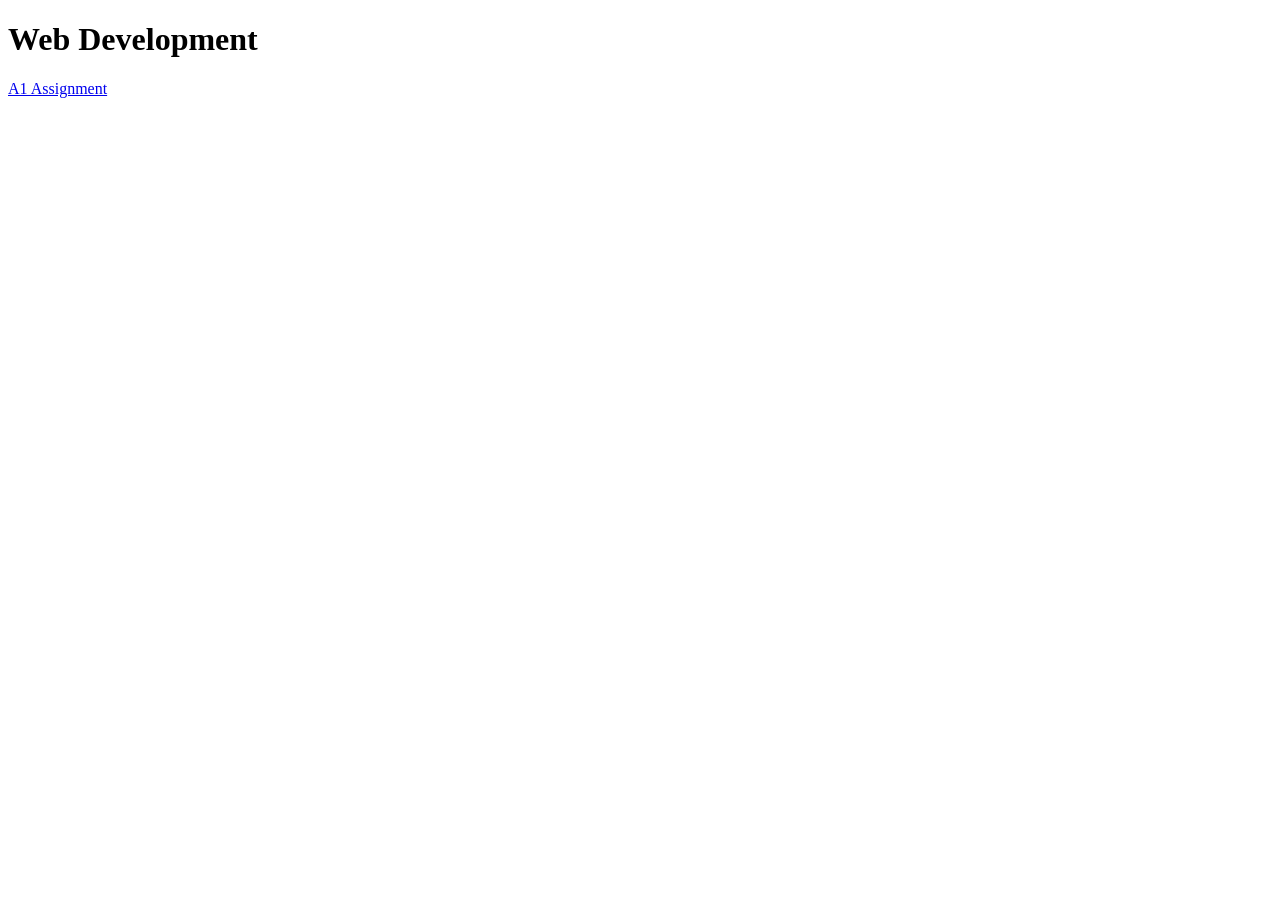
==== index.html @ c47e1ef1 "Add initial index.html for web development assignments" ====
<!DOCTYPE html>
<html lang="en">
<head>
    <meta charset="UTF-8">
    <title>Web Development Assignments</title>
</head>
<body>
    <h1>Web Development</h1>
    <p><a href="a1/">A1 Assignment</a></p>
</body>
</html>
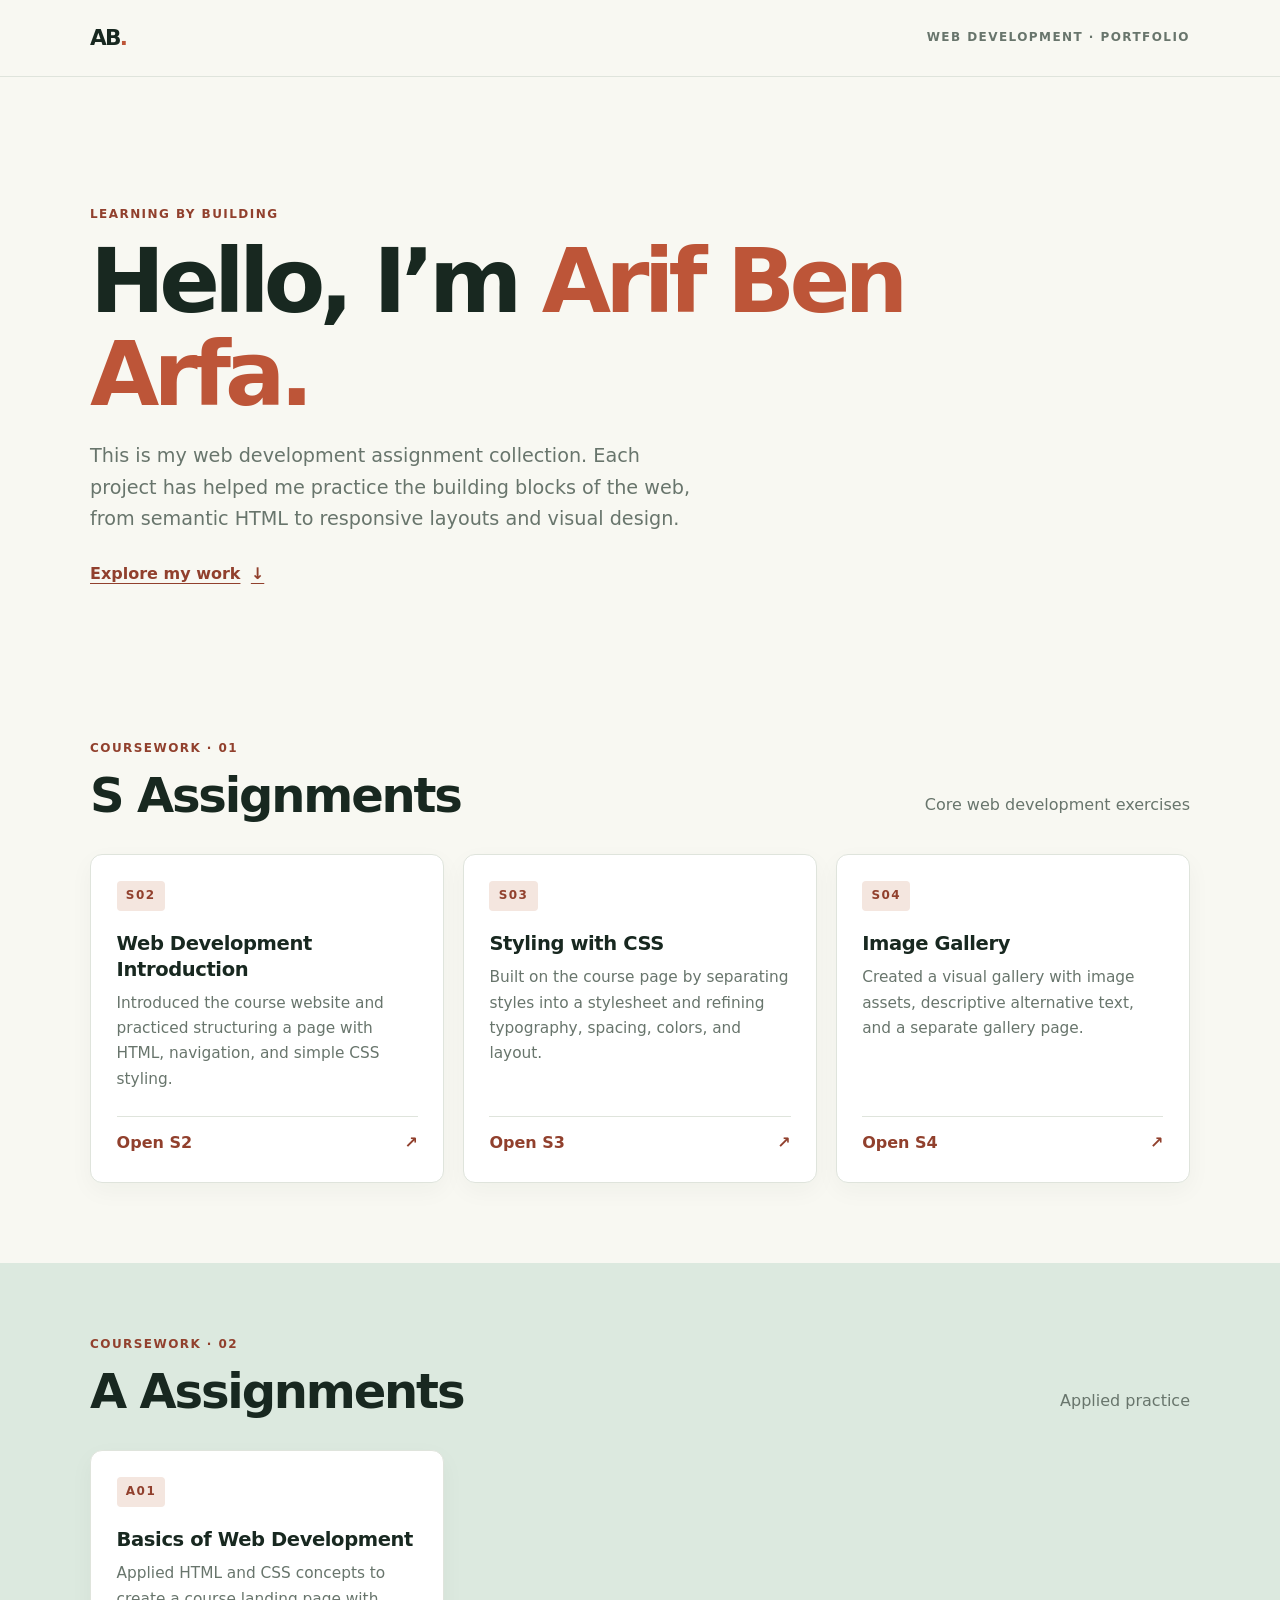
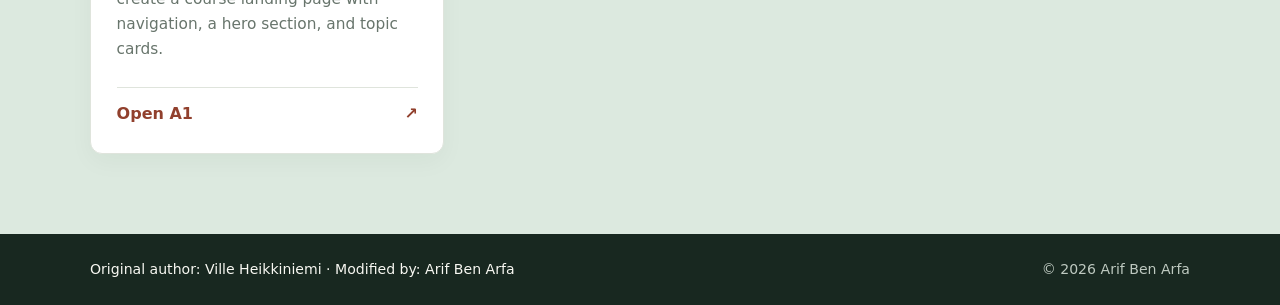
==== commit fb6c7013: "Add assignment home page" ====
--- a/index.html
+++ b/index.html
@@ -1,11 +1,83 @@
-<!DOCTYPE html>
+<!doctype html>
 <html lang="en">
 <head>
-    <meta charset="UTF-8">
-    <title>Web Development Assignments</title>
+  <meta charset="utf-8">
+  <meta name="viewport" content="width=device-width, initial-scale=1">
+  <meta name="author" content="Arif Ben Arfa">
+  <meta name="description" content="A collection of Arif Ben Arfa's web development assignments.">
+  <link rel="icon" href="favicon.ico" sizes="any">
+  <link rel="stylesheet" href="style.css">
+  <title>Arif Ben Arfa | Web Development</title>
 </head>
 <body>
-    <h1>Web Development</h1>
-    <p><a href="a1/">A1 Assignment</a></p>
+  <header class="site-header">
+    <div class="container header-inner">
+      <a class="wordmark" href="index.html" aria-label="Arif Ben Arfa home">AB<span>.</span></a>
+      <span class="course-label">WEB DEVELOPMENT · PORTFOLIO</span>
+    </div>
+  </header>
+
+  <main>
+    <section class="intro container" aria-labelledby="page-title">
+      <p class="eyebrow">Learning by building</p>
+      <h1 id="page-title">Hello, I’m <span>Arif Ben Arfa.</span></h1>
+      <p class="intro-copy">This is my web development assignment collection. Each project has helped me practice the building blocks of the web, from semantic HTML to responsive layouts and visual design.</p>
+      <a class="jump-link" href="#s-assignments">Explore my work <span aria-hidden="true">↓</span></a>
+    </section>
+
+    <section class="assignment-section" id="s-assignments" aria-labelledby="s-heading">
+      <div class="container">
+        <div class="section-heading">
+          <div><p class="eyebrow">Coursework · 01</p><h2 id="s-heading">S Assignments</h2></div>
+          <p class="section-note">Core web development exercises</p>
+        </div>
+        <div class="card-grid">
+          <article class="assignment-card">
+            <span class="card-number">S02</span>
+            <h3>Web Development Introduction</h3>
+            <p>Introduced the course website and practiced structuring a page with HTML, navigation, and simple CSS styling.</p>
+            <a class="card-link" href="s2/web/index.html">Open S2 <span aria-hidden="true">↗</span></a>
+          </article>
+          <article class="assignment-card">
+            <span class="card-number">S03</span>
+            <h3>Styling with CSS</h3>
+            <p>Built on the course page by separating styles into a stylesheet and refining typography, spacing, colors, and layout.</p>
+            <a class="card-link" href="s3/index.html">Open S3 <span aria-hidden="true">↗</span></a>
+          </article>
+          <article class="assignment-card">
+            <span class="card-number">S04</span>
+            <h3>Image Gallery</h3>
+            <p>Created a visual gallery with image assets, descriptive alternative text, and a separate gallery page.</p>
+            <a class="card-link" href="s4/index.html">Open S4 <span aria-hidden="true">↗</span></a>
+          </article>
+        </div>
+      </div>
+    </section>
+
+    <section class="assignment-section alt-section" id="a-assignments" aria-labelledby="a-heading">
+      <div class="container">
+        <div class="section-heading">
+          <div><p class="eyebrow">Coursework · 02</p><h2 id="a-heading">A Assignments</h2></div>
+          <p class="section-note">Applied practice</p>
+        </div>
+        <div class="card-grid">
+          <article class="assignment-card">
+            <span class="card-number">A01</span>
+            <h3>Basics of Web Development</h3>
+            <p>Applied HTML and CSS concepts to create a course landing page with navigation, a hero section, and topic cards.</p>
+            <a class="card-link" href="a1/index.html">Open A1 <span aria-hidden="true">↗</span></a>
+          </article>
+        </div>
+      </div>
+    </section>
+  </main>
+
+  <footer class="site-footer">
+    <div class="container footer-inner">
+      <p>Original author: Ville Heikkiniemi <span aria-hidden="true">·</span> Modified by: Arif Ben Arfa</p>
+      <p>© 2026 Arif Ben Arfa</p>
+    </div>
+  </footer>
 </body>
 </html>
+
--- a/style.css
+++ b/style.css
@@ -0,0 +1,74 @@
+:root {
+  color-scheme: light;
+  --ink: #182820;
+  --muted: #68756c;
+  --paper: #f8f8f2;
+  --surface: #fff;
+  --accent: #bd5538;
+  --accent-dark: #91402d;
+  --line: #dfe4dc;
+  --green: #dce9df;
+}
+
+* { box-sizing: border-box; }
+html { scroll-behavior: smooth; }
+body {
+  margin: 0;
+  background: var(--paper);
+  color: var(--ink);
+  font-family: Inter, ui-sans-serif, system-ui, -apple-system, BlinkMacSystemFont, "Segoe UI", sans-serif;
+  line-height: 1.65;
+}
+a { color: inherit; }
+.container { width: min(1100px, calc(100% - 48px)); margin-inline: auto; }
+.site-header { border-bottom: 1px solid var(--line); }
+.header-inner { min-height: 76px; display: flex; align-items: center; justify-content: space-between; }
+.wordmark { font-size: 1.35rem; font-weight: 850; letter-spacing: -.08em; text-decoration: none; }
+.wordmark span { color: var(--accent); }
+.course-label, .eyebrow, .card-number { font-size: .75rem; font-weight: 750; letter-spacing: .12em; text-transform: uppercase; }
+.course-label { color: var(--muted); }
+.intro { padding-block: clamp(4rem, 10vw, 8.5rem) 5rem; }
+.eyebrow { margin: 0 0 .65rem; color: var(--accent-dark); }
+h1, h2, h3, p { margin-top: 0; }
+h1 { max-width: 850px; margin-bottom: 1.15rem; font-size: clamp(2.8rem, 7vw, 5.6rem); line-height: 1.04; letter-spacing: -.065em; }
+h1 span { color: var(--accent); }
+.intro-copy { max-width: 620px; margin-bottom: 1.6rem; color: var(--muted); font-size: clamp(1.05rem, 2vw, 1.2rem); }
+.jump-link { display: inline-flex; align-items: center; gap: .65rem; color: var(--accent-dark); font-weight: 750; text-decoration-thickness: 1px; text-underline-offset: 4px; }
+.assignment-section { padding-block: 4.5rem 5rem; }
+.alt-section { background: var(--green); }
+.section-heading { display: flex; align-items: end; justify-content: space-between; gap: 2rem; margin-bottom: 2rem; }
+.section-heading h2 { margin: 0; font-size: clamp(2rem, 4vw, 3rem); line-height: 1.1; letter-spacing: -.045em; }
+.section-note { margin: 0 0 .25rem; color: var(--muted); }
+.card-grid { display: grid; grid-template-columns: repeat(3, minmax(0, 1fr)); gap: 1.15rem; }
+.assignment-card { min-height: 270px; display: flex; flex-direction: column; padding: 1.6rem; border: 1px solid var(--line); border-radius: 12px; background: var(--surface); box-shadow: 0 8px 24px rgb(24 40 32 / 4%); transition: transform 160ms ease, box-shadow 160ms ease; }
+.assignment-card:hover { transform: translateY(-3px); box-shadow: 0 14px 32px rgb(24 40 32 / 9%); }
+.card-number { width: fit-content; margin-bottom: 1.3rem; padding: .32rem .58rem; border-radius: 4px; background: #f4e6df; color: var(--accent-dark); }
+.assignment-card h3 { margin-bottom: .55rem; font-size: 1.22rem; line-height: 1.3; letter-spacing: -.02em; }
+.assignment-card p { margin-bottom: 1.5rem; color: var(--muted); font-size: .96rem; }
+.card-link { display: flex; justify-content: space-between; align-items: center; gap: 1rem; margin-top: auto; padding-top: .8rem; border-top: 1px solid var(--line); color: var(--accent-dark); font-weight: 750; text-decoration: none; }
+.card-link:hover { text-decoration: underline; text-underline-offset: 4px; }
+.current-card { border-color: #d6aa9b; }
+.site-footer { padding-block: 1.5rem; background: var(--ink); color: #f8f8f2; }
+.footer-inner { display: flex; justify-content: space-between; gap: 1rem 2rem; }
+.footer-inner p { margin: 0; font-size: .88rem; }
+.footer-inner p:last-child { color: #bec9c0; }
+:focus-visible { outline: 3px solid #e59c60; outline-offset: 4px; }
+
+@media (max-width: 850px) {
+  .card-grid { grid-template-columns: repeat(2, minmax(0, 1fr)); }
+}
+@media (max-width: 600px) {
+  .container { width: min(calc(100% - 32px), 1100px); }
+  .course-label { font-size: .65rem; }
+  .intro { padding-block: 4rem 3.5rem; }
+  .assignment-section { padding-block: 3.5rem; }
+  .section-heading { align-items: start; flex-direction: column; gap: .5rem; }
+  .card-grid { grid-template-columns: 1fr; }
+  .assignment-card { min-height: 240px; }
+  .footer-inner { flex-direction: column; }
+}
+@media (prefers-reduced-motion: reduce) {
+  html { scroll-behavior: auto; }
+  *, *::before, *::after { transition-duration: .01ms !important; }
+}
+
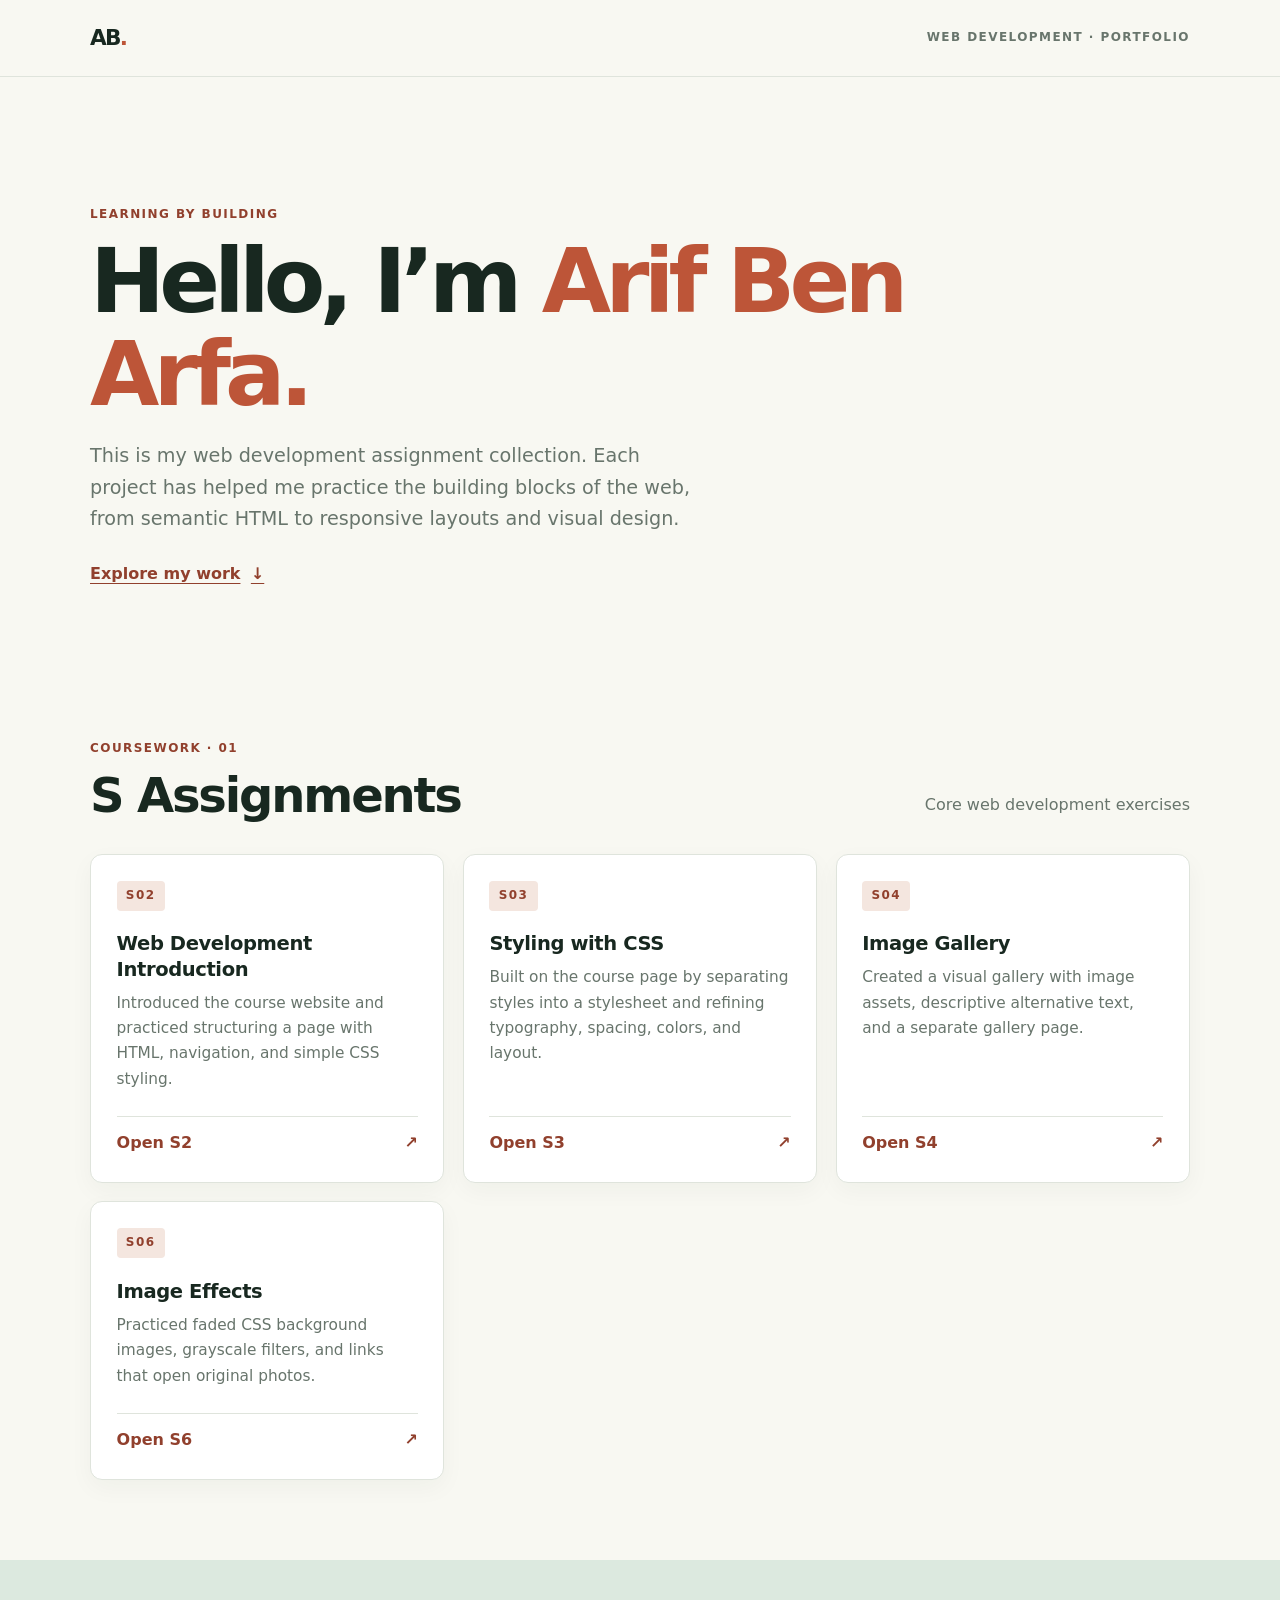
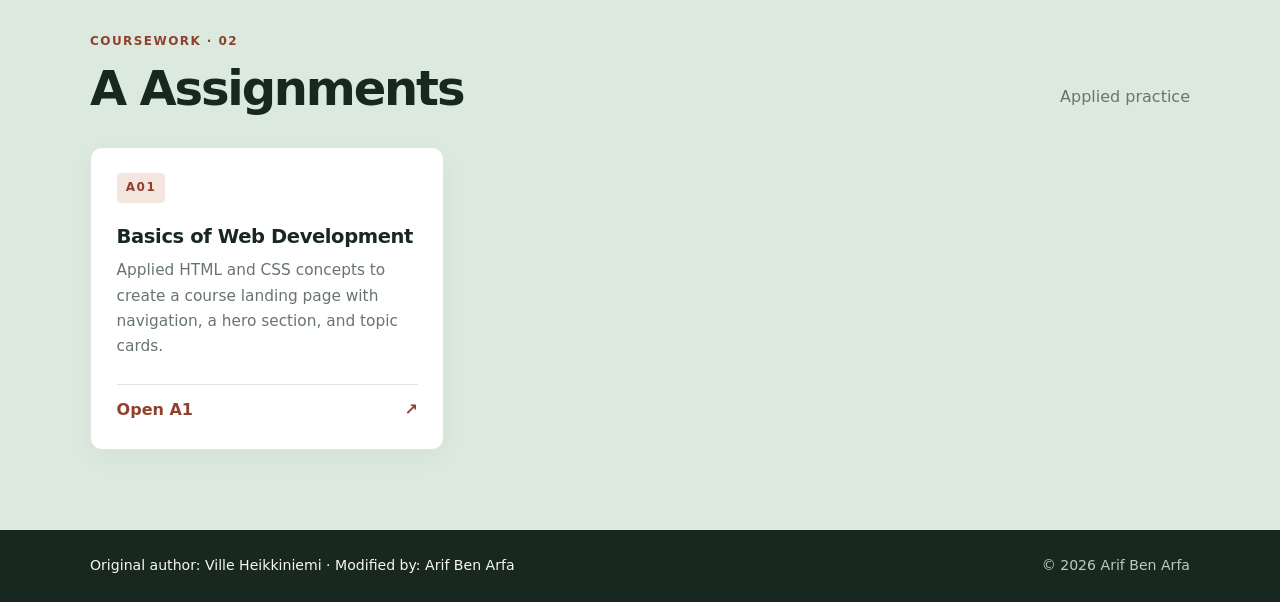
==== commit 3d909a01: "Add S6 image effects gallery" ====
--- a/index.html
+++ b/index.html
@@ -50,6 +50,12 @@
             <p>Created a visual gallery with image assets, descriptive alternative text, and a separate gallery page.</p>
             <a class="card-link" href="s4/index.html">Open S4 <span aria-hidden="true">↗</span></a>
           </article>
+          <article class="assignment-card">
+            <span class="card-number">S06</span>
+            <h3>Image Effects</h3>
+            <p>Practiced faded CSS background images, grayscale filters, and links that open original photos.</p>
+            <a class="card-link" href="s6/index.html">Open S6 <span aria-hidden="true">↗</span></a>
+          </article>
         </div>
       </div>
     </section>
